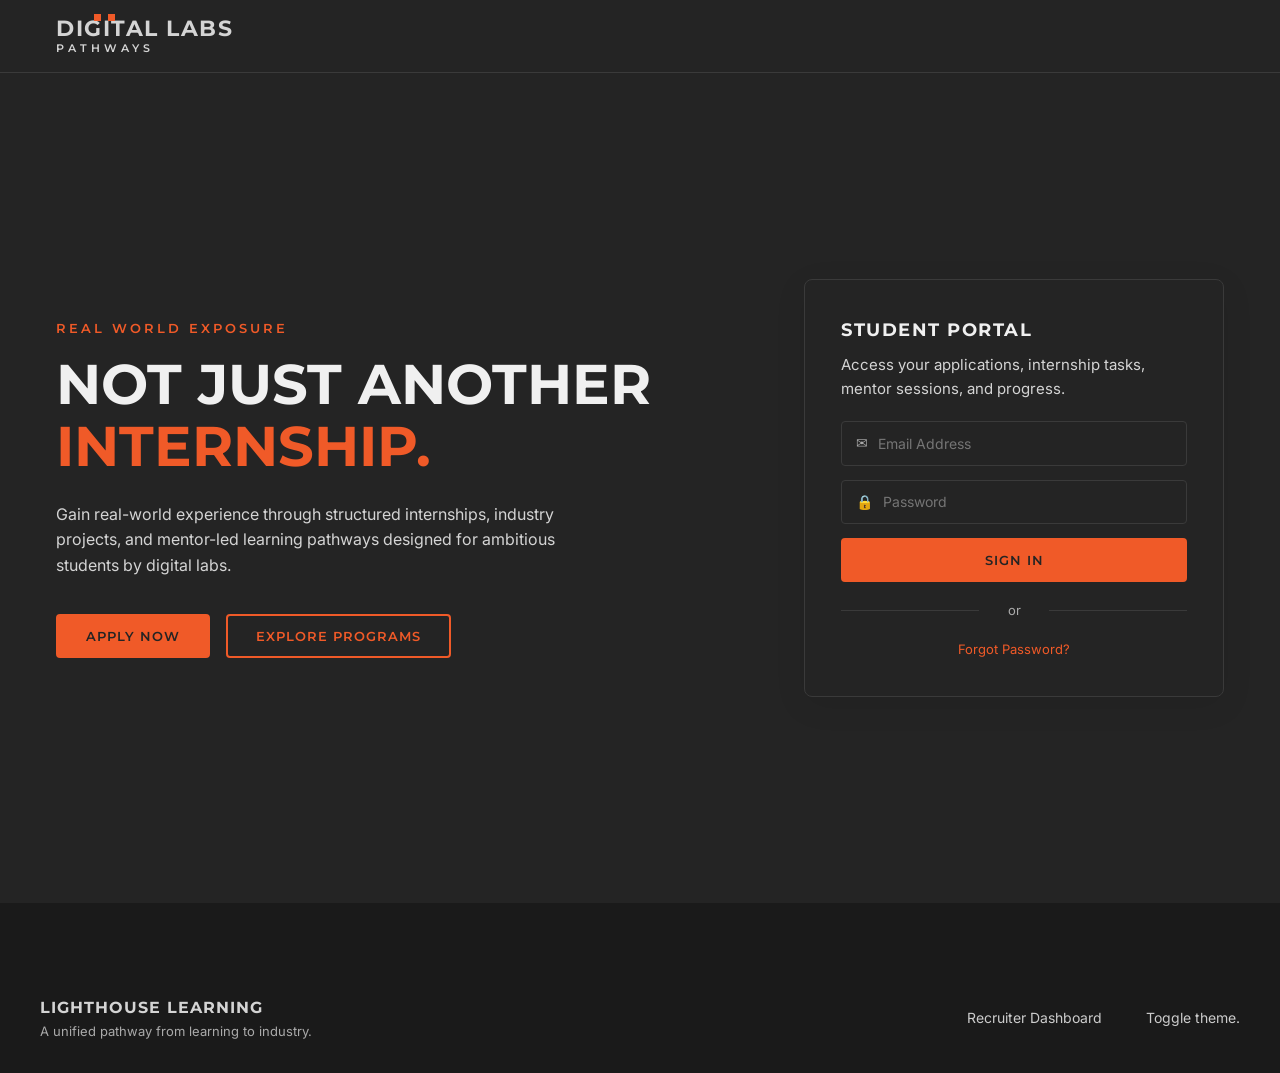
==== assets/index.html @ 8fd206f3 "Fixed API Key push error" ====
<!DOCTYPE html>
<html lang="en">
<head>
<meta charset="UTF-8" />
<meta name="viewport" content="width=device-width, initial-scale=1.0" />
<title>Digital Labs Pathways — Lighthouse Learning</title>
<link rel="preconnect" href="https://fonts.googleapis.com">
<link rel="preconnect" href="https://fonts.gstatic.com" crossorigin>
<link href="https://fonts.googleapis.com/css2?family=Inter:wght@400;500;600&family=Montserrat:wght@600;700&display=swap" rel="stylesheet">
<link rel="stylesheet" href="styles.css" />
</head>
<body data-theme="dark">

<!-- NAV -->
<nav class="topnav">
  <div class="brand">
    <span class="logo-text">DIGITAL LABS</span>
    <span class="logo-sub">PATHWAYS</span>
    <span class="dot dot1"></span>
    <span class="dot dot2"></span>
  </div>
  <ul class="nav-links hidden">
    <li><a href="#programs">Programs</a></li>
    <li><a href="#internships">Internships</a></li>
    <li><a href="#about">About Us</a></li>
    <li><a href="#resources">Resources</a></li>
  </ul>
  <button class="btn btn-primary btn-nav hidden" id="navLoginBtn">Login</button>
</nav>

<!-- HERO / LANDING -->
<section class="hero" id="screen-hero">
  <div class="hero-left">
    <p class="eyebrow">REAL WORLD EXPOSURE</p>
    <h1 class="hero-title">
      NOT JUST ANOTHER<br/>
      <span class="accent">INTERNSHIP.</span>
    </h1>
    <p class="hero-sub">
      Gain real-world experience through structured internships,
      industry projects, and mentor-led learning pathways
      designed for ambitious students by digital labs.
    </p>
    <div class="hero-cta">
      <button class="btn btn-primary" id="applyNowBtn">APPLY NOW</button>
      <button class="btn btn-outline" id="exploreBtn">EXPLORE PROGRAMS</button>
    </div>
  </div>
  <div class="hero-right">
    <div class="card portal-card">
      <h3>STUDENT PORTAL</h3>
      <p class="muted">Access your applications, internship tasks, mentor sessions, and progress.</p>
      <form id="portalForm" class="portal-form">
        <label class="input-wrap">
          <span class="icon">✉</span>
          <input type="email" id="portalEmail" placeholder="Email Address" required />
        </label>
        <label class="input-wrap">
          <span class="icon">🔒</span>
          <input type="password" id="portalPassword" placeholder="Password" required />
        </label>
        <button class="btn btn-primary btn-block" type="submit">SIGN IN</button>
        <div class="divider"><span>or</span></div>
        <a href="#" class="forgot">Forgot Password?</a>
      </form>
    </div>
  </div>
</section>

<!-- STEPPER WRAPPER -->
<section class="flow hidden" id="flow">
  <div class="flow-header">
    <div class="stepper" id="stepper">
      <div class="step active" data-step="1"><span>1</span><label>Profile</label></div>
      <div class="step" data-step="2"><span>2</span><label>GitHub</label></div>
      <div class="step" data-step="3"><span>3</span><label>Assessment</label></div>
      <div class="step" data-step="4"><span>4</span><label>Final Touch</label></div>
      <div class="step" data-step="5"><span>5</span><label>Summary</label></div>
    </div>
    <div class="save-indicator" id="saveIndicator">Auto-saved</div>
  </div>

  <!-- STEP 1 — PROFILE FORM -->
  <div class="screen active" id="screen-1">
    <div class="form-shell">
      <p class="q-label">Question 1 :</p>
      <h2 class="q-title">Who ARE YOU???</h2>

      <div class="form-grid">
        <div class="avatar-block">
          <div class="avatar" id="avatarPreview">
            <span>Insert your image</span>
          </div>
          <input type="file" id="avatarInput" accept="image/*" hidden />
          <button class="btn btn-outline btn-sm" id="avatarBtn">Upload Photo</button>
        </div>

        <div class="fields">
          <div class="field">
            <label>Full Name</label>
            <input type="text" id="full_name" placeholder="Jane Doe" required />
          </div>
          <div class="row">
            <div class="field">
              <label>Age</label>
              <input type="number" id="age" min="13" max="120" placeholder="22" />
            </div>
            <div class="field">
              <label>Gender</label>
              <select id="gender">
                <option value="">Select…</option>
                <option>Female</option>
                <option>Male</option>
                <option>Non-binary</option>
                <option>Prefer not to say</option>
              </select>
            </div>
          </div>
          <div class="field">
            <label>Email</label>
            <input type="email" id="email" placeholder="you@example.com" required />
          </div>
          <div class="field">
            <label>School / Institution</label>
            <input type="text" id="school" placeholder="University of …" />
          </div>
          <div class="row">
            <div class="field">
              <label>Mobile No.</label>
              <input type="tel" id="mobile" placeholder="+1 555 0100" />
            </div>
            <div class="field">
              <label>Target Role</label>
              <input type="text" id="target_role" placeholder="Frontend Engineer" required />
            </div>
          </div>
          <div class="field">
            <label>GitHub Link <span class="optional">*optional</span></label>
            <input type="url" id="github_link" placeholder="https://github.com/username" />
          </div>
          <div class="field">
            <label>Declared Skills <span class="optional">comma-separated</span></label>
            <input type="text" id="skills" placeholder="React, Node.js, TypeScript" />
          </div>
        </div>
      </div>

      <div class="nav-buttons">
        <button class="btn btn-ghost" id="back1">Previous</button>
        <button class="btn btn-primary" id="next1">Next →</button>
      </div>
    </div>
  </div>

  <!-- STEP 2 — GITHUB -->
  <div class="screen" id="screen-2">
    <div class="form-shell">
      <p class="q-label">Question 2 :</p>
      <h2 class="q-title">Show us your code.</h2>
      <p class="muted">We'll analyze your public repositories to enrich your profile. OAuth is optional but improves accuracy.</p>

      <div class="field">
        <label>GitHub Username</label>
        <input type="text" id="github_username" placeholder="octocat" />
      </div>
      <div class="field">
        <label>OAuth Token <span class="optional">*optional, never stored after analysis</span></label>
        <input type="password" id="oauth_token" placeholder="ghp_…" />
      </div>

      <div id="ghResult" class="gh-result hidden"></div>

      <div class="nav-buttons">
        <button class="btn btn-ghost" id="back2">← Previous</button>
        <div class="right-group">
          <button class="btn btn-outline" id="skipGh">Skip</button>
          <button class="btn btn-primary" id="analyzeGh">Analyze →</button>
        </div>
      </div>
    </div>
  </div>

  <!-- STEP 3 — ASSESSMENT -->
  <div class="screen" id="screen-3">
    <div class="form-shell">
      <p class="q-label">Question 3 :</p>
      <h2 class="q-title">Quick Assessment</h2>
      <p class="muted">Answer in your own words — there's no single correct response.</p>

      <div id="assessmentList"></div>

      <div class="nav-buttons">
        <button class="btn btn-ghost" id="back3">← Previous</button>
        <button class="btn btn-primary" id="next3">Next →</button>
      </div>
    </div>
  </div>

  <!-- STEP 4 — FINAL ADDITIONS -->
  <div class="screen" id="screen-4">
    <div class="form-shell">
      <p class="q-label">Final Step :</p>
      <h2 class="q-title">Anything else we should know?</h2>

      <div class="field">
        <label>Personal Note</label>
        <textarea id="personal_note" rows="5" placeholder="A short paragraph about what drives you…"></textarea>
      </div>
      <div class="field">
        <label>Portfolio Links <span class="optional">one URL per line</span></label>
        <textarea id="portfolio_links" rows="4" placeholder="https://yourportfolio.com&#10;https://dribbble.com/you"></textarea>
      </div>

      <div class="nav-buttons">
        <button class="btn btn-ghost" id="back4">← Previous</button>
        <button class="btn btn-primary" id="submitFinal">Submit Application →</button>
      </div>
    </div>
  </div>

  <!-- STEP 5 — SUMMARY -->
  <div class="screen" id="screen-5">
    <div class="form-shell summary">
      <div class="success-badge">✓</div>
      <h2 class="q-title">Application Submitted</h2>
      <p class="muted">Here's a snapshot of your profile. We'll be in touch via email.</p>

      <div id="summaryCard" class="summary-card"></div>

      <div class="nav-buttons centered">
        <button class="btn btn-outline" id="startOver">Start Over</button>
      </div>
    </div>
  </div>
</section>

<!-- TOAST -->
<div class="toast" id="toast"></div>

<footer class="footer">
  <div class="footer-inner">
    <div>
      <span class="logo-text small">LIGHTHOUSE LEARNING</span>
      <p class="muted small">A unified pathway from learning to industry.</p>
    </div>
    <div class="footer-links">
      <a href="/assets/recruiter.html" style="margin-right: 20px;">Recruiter Dashboard</a>
      <a onclick="toggleTheme()">Toggle theme.</a>
    </div>
  </div>
</footer>

<script src="app.js"></script>
</body>
</html>
---- assets/styles.css ----
:root {
  --beacon: #F05A28;
  --beacon-dark: #d44a1d;
  --charcoal: #555555;
  --slate: #333333;
  --gray: #F5F5F5;
  --white: #FFFFFF;
  --border: #e5e5e5;
  --shadow: 0 2px 12px rgba(0,0,0,0.06);
  --shadow-lg: 0 8px 32px rgba(0,0,0,0.08);
  --radius: 4px;
  --card-bg: #FFFFFF;    /* card backgrounds */
  --primary: #F05A28;    /* primary button color */
  --muted: #666666;      /* muted text */
}

[data-theme="dark"] {
  --beacon: #F05A28;
  --beacon-dark: #d44a1d;
  --beacon-light: #F69C7E;
  --charcoal: #d4d4d4;   /* primary text */
  --slate: #f0f0f0;      /* headings / bright text */

  --gray: #1a1a1a;       /* main background */
  --white: #242424;      /* cards, panels, surfaces */

  --border: #3a3a3a;     /* subtle borders */
  --card-bg: #242424;    /* card backgrounds */
  --primary: #F05A28;    /* primary button color */
  --muted: #999999;      /* muted text */
}

* { box-sizing: border-box; margin: 0; padding: 0; }

input,
select,
textarea {
    background: var(--white);
    color: var(--slate);
}

body {
    background: var(--gray) !important;
    min-height: 100vh;
}

body {
  font-family: 'Inter', -apple-system, sans-serif;
  font-size: 15px;
  line-height: 1.6;
  color: var(--slate);
  background: var(--gray);
}

.hidden { display: none !important; }

/* ---------- NAV ---------- */
.topnav {
  display: flex;
  align-items: center;
  justify-content: space-between;
  padding: 18px 56px;
  background: var(--white);
  border-bottom: 1px solid var(--border);
  position: sticky;
  top: 0;
  z-index: 100;
}
.brand {
  position: relative;
  display: flex;
  flex-direction: column;
  line-height: 1;
}
.logo-text {
  font-family: 'Montserrat', sans-serif;
  font-weight: 700;
  font-size: 22px;
  letter-spacing: 1.5px;
  color: var(--charcoal);
}
.logo-text.small { font-size: 16px; letter-spacing: 1px; }
.logo-sub {
  font-family: 'Montserrat', sans-serif;
  font-weight: 600;
  font-size: 11px;
  letter-spacing: 4px;
  color: var(--charcoal);
  margin-top: 3px;
}
.dot {
  position: absolute;
  width: 7px; height: 7px;
  background: var(--beacon);
  top: -4px;
}
.dot1 { left: 38px; }
.dot2 { left: 52px; }

.nav-links {
  display: flex;
  gap: 40px;
  list-style: none;
}
.nav-links a {
  text-decoration: none;
  color: var(--charcoal);
  font-weight: 500;
  font-size: 14px;
  padding: 6px 0;
  border-bottom: 2px solid transparent;
  transition: border-color 0.2s;
}
.nav-links a:hover { border-color: var(--beacon); }

/* ---------- BUTTONS ---------- */
.btn {
  font-family: 'Montserrat', sans-serif;
  font-weight: 600;
  font-size: 13px;
  letter-spacing: 1px;
  padding: 12px 28px;
  border-radius: var(--radius);
  border: 2px solid transparent;
  cursor: pointer;
  transition: all 0.2s;
  text-transform: uppercase;
}
.btn-primary {
  background: var(--beacon);
  color: var(--white);
  border-color: var(--beacon);
}
.btn-primary:hover { background: var(--beacon-dark); border-color: var(--beacon-dark); }
.btn-outline {
  background: transparent;
  color: var(--beacon);
  border-color: var(--beacon);
}
.btn-outline:hover { background: var(--beacon); color: var(--white); }
.btn-ghost {
  background: transparent;
  color: var(--charcoal);
  border-color: transparent;
}
.btn-ghost:hover { color: var(--beacon); }
.btn-block { width: 100%; }
.btn-sm { padding: 8px 18px; font-size: 11px; }
.btn-nav { padding: 10px 30px; }
.btn:disabled { opacity: 0.5; cursor: not-allowed; }

/* ---------- HERO ---------- */
.hero {
  display: grid;
  grid-template-columns: 1fr 420px;
  gap: 80px;
  padding: 80px 56px;
  background: var(--white);
  min-height: calc(100vh - 70px);
  align-items: center;
}
.eyebrow {
  font-family: 'Montserrat', sans-serif;
  font-weight: 600;
  font-size: 13px;
  letter-spacing: 3px;
  color: var(--beacon);
  margin-bottom: 16px;
}
.hero-title {
  font-family: 'Montserrat', sans-serif;
  font-weight: 700;
  font-size: 56px;
  line-height: 1.1;
  color: var(--slate);
  margin-bottom: 24px;
}
.hero-title .accent { color: var(--beacon); }
.hero-sub {
  font-size: 16px;
  color: var(--charcoal);
  max-width: 520px;
  margin-bottom: 36px;
}
.hero-cta { display: flex; gap: 16px; }

/* portal card */
.card {
  background: var(--white);
  border-radius: 8px;
  padding: 36px;
  box-shadow: var(--shadow-lg);
  border: 1px solid var(--border);
}
.portal-card h3 {
  font-family: 'Montserrat', sans-serif;
  font-size: 18px;
  letter-spacing: 1.5px;
  color: var(--slate);
  margin-bottom: 8px;
}
.portal-form { margin-top: 20px; }
.input-wrap {
  display: flex;
  align-items: center;
  border: 1px solid var(--border);
  border-radius: var(--radius);
  padding: 10px 14px;
  margin-bottom: 14px;
  background: var(--white);
}
.input-wrap .icon { color: #aaa; margin-right: 10px; font-size: 14px; }
.input-wrap input {
  border: none; outline: none; flex: 1; font-size: 14px;
  font-family: inherit;
}
.divider {
  text-align: center;
  margin: 18px 0;
  position: relative;
  color: #aaa;
  font-size: 13px;
}
.divider::before, .divider::after {
  content: "";
  position: absolute;
  top: 50%;
  width: 40%;
  height: 1px;
  background: var(--border);
}
.divider::before { left: 0; }
.divider::after { right: 0; }
.divider span { background: var(--white); padding: 0 12px; }
.forgot { display: block; text-align: center; color: var(--beacon); text-decoration: none; font-size: 13px; }
.forgot:hover { text-decoration: underline; }

/* ---------- FLOW ---------- */
.flow {
  max-width: 980px;
  margin: 0 auto;
  padding: 40px 24px 80px;
}
.flow-header {
  display: flex;
  align-items: center;
  justify-content: space-between;
  margin-bottom: 28px;
}
.stepper {
  display: flex;
  gap: 8px;
  flex: 1;
}
.step {
  display: flex;
  align-items: center;
  gap: 8px;
  padding: 8px 14px;
  border-radius: 20px;
  background: var(--white);
  border: 1px solid var(--border);
  font-size: 12px;
  color: var(--charcoal);
  transition: all 0.2s;
}
.step span {
  width: 22px; height: 22px;
  border-radius: 50%;
  background: var(--gray);
  display: inline-flex;
  align-items: center;
  justify-content: center;
  font-weight: 600;
  font-size: 11px;
}
.step.active {
  background: var(--beacon);
  color: var(--white);
  border-color: var(--beacon);
}
.step.active span { background: rgba(255,255,255,0.25); color: var(--white); }
.step.done span { background: var(--beacon); color: var(--white); }

.save-indicator {
  font-size: 12px;
  color: #999;
  opacity: 0;
  transition: opacity 0.3s;
}
.save-indicator.visible { opacity: 1; }
.save-indicator.saving { color: var(--beacon); }

/* form shell */
.screen { display: none; }
.screen.active { display: block; animation: fadeIn 0.3s; }
@keyframes fadeIn { from { opacity: 0; transform: translateY(8px); } to { opacity: 1; transform: translateY(0); } }

.form-shell {
  background: var(--white);
  border-radius: 8px;
  padding: 48px;
  box-shadow: var(--shadow);
}
.q-label {
  font-family: 'Montserrat', sans-serif;
  font-size: 13px;
  color: var(--beacon);
  letter-spacing: 2px;
  margin-bottom: 8px;
}
.q-title {
  font-family: 'Montserrat', sans-serif;
  font-weight: 700;
  font-size: 32px;
  color: var(--slate);
  margin-bottom: 8px;
}
.muted { color: var(--charcoal); }
.small { font-size: 13px; }

/* form grid (step 1) */
.form-grid {
  display: grid;
  grid-template-columns: 200px 1fr;
  gap: 40px;
  margin-top: 32px;
}
.avatar-block { display: flex; flex-direction: column; align-items: center; gap: 12px; }
.avatar {
  width: 180px;
  height: 180px;
  border: 2px dashed var(--border);
  border-radius: var(--radius);
  display: flex;
  align-items: center;
  justify-content: center;
  color: #aaa;
  font-size: 13px;
  background: var(--gray);
  overflow: hidden;
  cursor: pointer;
}
.avatar img { width: 100%; height: 100%; object-fit: cover; }

.fields { display: flex; flex-direction: column; gap: 16px; }
.field { display: flex; flex-direction: column; }
.field label {
  font-size: 13px;
  font-weight: 500;
  color: var(--charcoal);
  margin-bottom: 6px;
}
.field input, .field select, .field textarea {
  padding: 10px 14px;
  border: 1px solid var(--border);
  border-radius: var(--radius);
  font-family: inherit;
  font-size: 14px;
  background: var(--white);
  transition: border-color 0.2s;
  resize: vertical;
}
.field input:focus, .field select:focus, .field textarea:focus {
  outline: none;
  border-color: var(--beacon);
}
.row { display: grid; grid-template-columns: 1fr 1fr; gap: 16px; }
.optional { color: #999; font-weight: 400; font-size: 12px; margin-left: 4px; }

/* nav buttons */
.nav-buttons {
  display: flex;
  justify-content: space-between;
  align-items: center;
  margin-top: 36px;
  padding-top: 24px;
  border-top: 1px solid var(--border);
}
.nav-buttons.centered { justify-content: center; }
.right-group { display: flex; gap: 12px; }

/* github result */
.gh-result {
  margin-top: 24px;
  padding: 20px;
  background: var(--gray);
  border-radius: var(--radius);
  border-left: 3px solid var(--beacon);
  font-size: 14px;
}
.gh-result h4 { margin-bottom: 8px; color: var(--slate); }
.gh-result pre {
  background: var(--white);
  padding: 12px;
  border-radius: var(--radius);
  overflow-x: auto;
  font-size: 12px;
  margin-top: 8px;
}

/* assessment */
.q-block {
  background: var(--gray);
  padding: 20px;
  border-radius: var(--radius);
  margin-bottom: 16px;
  border-left: 3px solid var(--beacon);
}
.q-block .q-text {
  font-weight: 600;
  color: var(--slate);
  margin-bottom: 10px;
  font-size: 15px;
}
.q-block textarea {
  width: 100%;
  padding: 10px 14px;
  border: 1px solid var(--border);
  border-radius: var(--radius);
  font-family: inherit;
  font-size: 14px;
  resize: vertical;
}
.q-block .q-status {
  font-size: 12px;
  color: #999;
  margin-top: 6px;
}
.q-block .q-status.saved { color: #2a9d3f; }

/* MCQ Styles */
.mcq-options {
  display: flex;
  flex-direction: column;
  gap: 10px;
  margin: 16px 0;
}
.mcq-option {
  display: flex;
  align-items: flex-start;
  gap: 12px;
  padding: 14px 16px;
  background: var(--white);
  border: 2px solid var(--border);
  border-radius: var(--radius);
  cursor: pointer;
  transition: all 0.2s;
}
.mcq-option:hover {
  border-color: var(--beacon);
  background: var(--beacon-light);
}
.mcq-option input[type="radio"] {
  margin-top: 3px;
  accent-color: var(--beacon);
  width: 18px;
  height: 18px;
  flex-shrink: 0;
}
.mcq-option .opt-label {
  font-size: 14px;
  color: var(--slate);
  line-height: 1.5;
}
.mcq-option:has(input:checked) {
  border-color: var(--beacon);
  background: var(--beacon-dark);
}
.mcq-selected {
  font-size: 14px;
  color: var(--border);
  margin: 8px 0;
  padding: 8px 12px;
  background: var(--beacon-dark);
  border-radius: var(--radius);
  display: inline-block;
}

/* summary */
.summary { text-align: center; }
.success-badge {
  width: 64px; height: 64px;
  background: #2a9d3f;
  color: var(--white);
  border-radius: 50%;
  display: flex;
  align-items: center;
  justify-content: center;
  font-size: 32px;
  margin: 0 auto 20px;
}
.summary-card {
  text-align: left;
  background: var(--gray);
  padding: 28px;
  border-radius: var(--radius);
  margin: 24px 0;
}
.summary-card h4 {
  font-family: 'Montserrat', sans-serif;
  color: var(--beacon);
  font-size: 13px;
  letter-spacing: 1.5px;
  margin: 16px 0 6px;
}
.summary-card h4:first-child { margin-top: 0; }
.summary-card p, .summary-card li { font-size: 14px; color: var(--charcoal); }
.summary-card ul { list-style: none; padding-left: 0; }
.summary-card ul li { padding: 4px 0; }

/* toast */
.toast {
  position: fixed;
  bottom: 24px;
  right: 24px;
  background: var(--slate);
  color: var(--white);
  padding: 14px 20px;
  border-radius: var(--radius);
  font-size: 14px;
  box-shadow: var(--shadow-lg);
  opacity: 0;
  transform: translateY(20px);
  transition: all 0.3s;
  z-index: 1000;
  max-width: 360px;
}
.toast.visible { opacity: 1; transform: translateY(0); }
.toast.error { background: #c0392b; }
.toast.success { background: #2a9d3f; }

/* footer */
.footer {
  background: var(--gray);
  color: var(--white);
  padding: 32px 32px;
  margin-top: 60px;
}
.footer-inner {
  display: flex;
  justify-content: space-between;
  align-items: center;
  max-width: 1200px;
  margin: 0 auto;
}
.footer .muted { color: #aaa; }
.footer-links { display: flex; gap: 24px; }
.footer-links a { color: #ccc; text-decoration: none; font-size: 14px; }
.footer-links a:hover { color: var(--beacon); }

/* responsive */
/* =========================================
   MOBILE OVERFLOW / RESPONSIVE FIX PACK
   ========================================= */

@media screen and (max-width: 900px) {

    html,
    body {
        width: 100%;
        max-width: 100%;
        overflow-x: hidden;
    }

    * {
        max-width: 100%;
        box-sizing: border-box;
    }

    img,
    video,
    iframe,
    canvas,
    svg {
        max-width: 100%;
        height: auto;
    }

    /* NAVIGATION */

    .topnav {
        padding: 16px;
        flex-wrap: wrap;
        gap: 12px;
    }

    .nav-links {
        display: none;
    }

    .btn-nav {
        width: 100%;
    }

    /* HERO */

    .hero {
        display: flex;
        flex-direction: column;
        gap: 32px;
        padding: 24px 16px;
        min-height: auto;
        width: 100%;
        overflow: hidden;
    }

    .hero-title {
        font-size: clamp(2rem, 8vw, 36px);
        line-height: 1.15;
        word-break: break-word;
        overflow-wrap: break-word;
    }

    .hero-sub {
        max-width: 100%;
    }

    .hero-cta {
        flex-direction: column;
        width: 100%;
    }

    .hero-cta .btn {
        width: 100%;
    }

    /* CARDS */

    .card,
    .portal-card,
    .form-shell,
    .summary-card {
        width: 100%;
        padding: 20px;
        overflow: hidden;
    }

    /* FORM LAYOUT */

    .form-grid {
        display: flex;
        flex-direction: column;
        gap: 24px;
    }

    .fields {
        width: 100%;
    }

    .row {
        display: flex;
        flex-direction: column;
        gap: 16px;
    }

    .field input,
    .field textarea,
    .field select {
        width: 100%;
        min-width: 0;
    }

    /* AVATAR */

    .avatar-block {
        width: 100%;
    }

    .avatar {
        width: 140px;
        height: 140px;
        margin: 0 auto;
    }

    /* FLOW */

    .flow {
        width: 100%;
        padding: 20px 12px 60px;
    }

    .flow-header {
        flex-direction: column;
        align-items: stretch;
        gap: 16px;
    }

    /* STEPPER */

    .stepper {
        overflow-x: auto;
        overflow-y: hidden;
        padding-bottom: 8px;
        -webkit-overflow-scrolling: touch;
    }

    .step {
        flex-shrink: 0;
        white-space: nowrap;
    }

    /* BUTTONS */

    .nav-buttons {
        flex-direction: column;
        gap: 12px;
    }

    .right-group {
        width: 100%;
        flex-direction: column;
    }

    .nav-buttons .btn,
    .right-group .btn {
        width: 100%;
    }

    /* INPUT WRAPS */

    .input-wrap {
        width: 100%;
    }

    .input-wrap input {
        min-width: 0;
    }

    /* CODE BLOCKS */

    pre,
    code,
    .gh-result pre {
        max-width: 100%;
        overflow-x: auto;
        white-space: pre-wrap;
        word-break: break-word;
    }

    /* QUESTIONS */

    .q-block {
        padding: 16px;
    }

    .q-text {
        word-break: break-word;
    }

    /* MCQ */

    .mcq-option {
        width: 100%;
    }

    .opt-label {
        overflow-wrap: break-word;
    }

    /* TOAST */

    .toast {
        left: 12px;
        right: 12px;
        width: auto;
        max-width: none;
    }

    /* FOOTER */

    .footer {
        padding: 24px 16px;
    }

    .footer-inner {
        flex-direction: column;
        gap: 16px;
        text-align: center;
    }

    .footer-links {
        flex-wrap: wrap;
        justify-content: center;
    }

    /* FORCE ANY RANDOM ELEMENT
       TO NOT CAUSE OVERFLOW */

    div,
    section,
    article,
    main,
    aside,
    header,
    footer {
        max-width: 100%;
    }
}
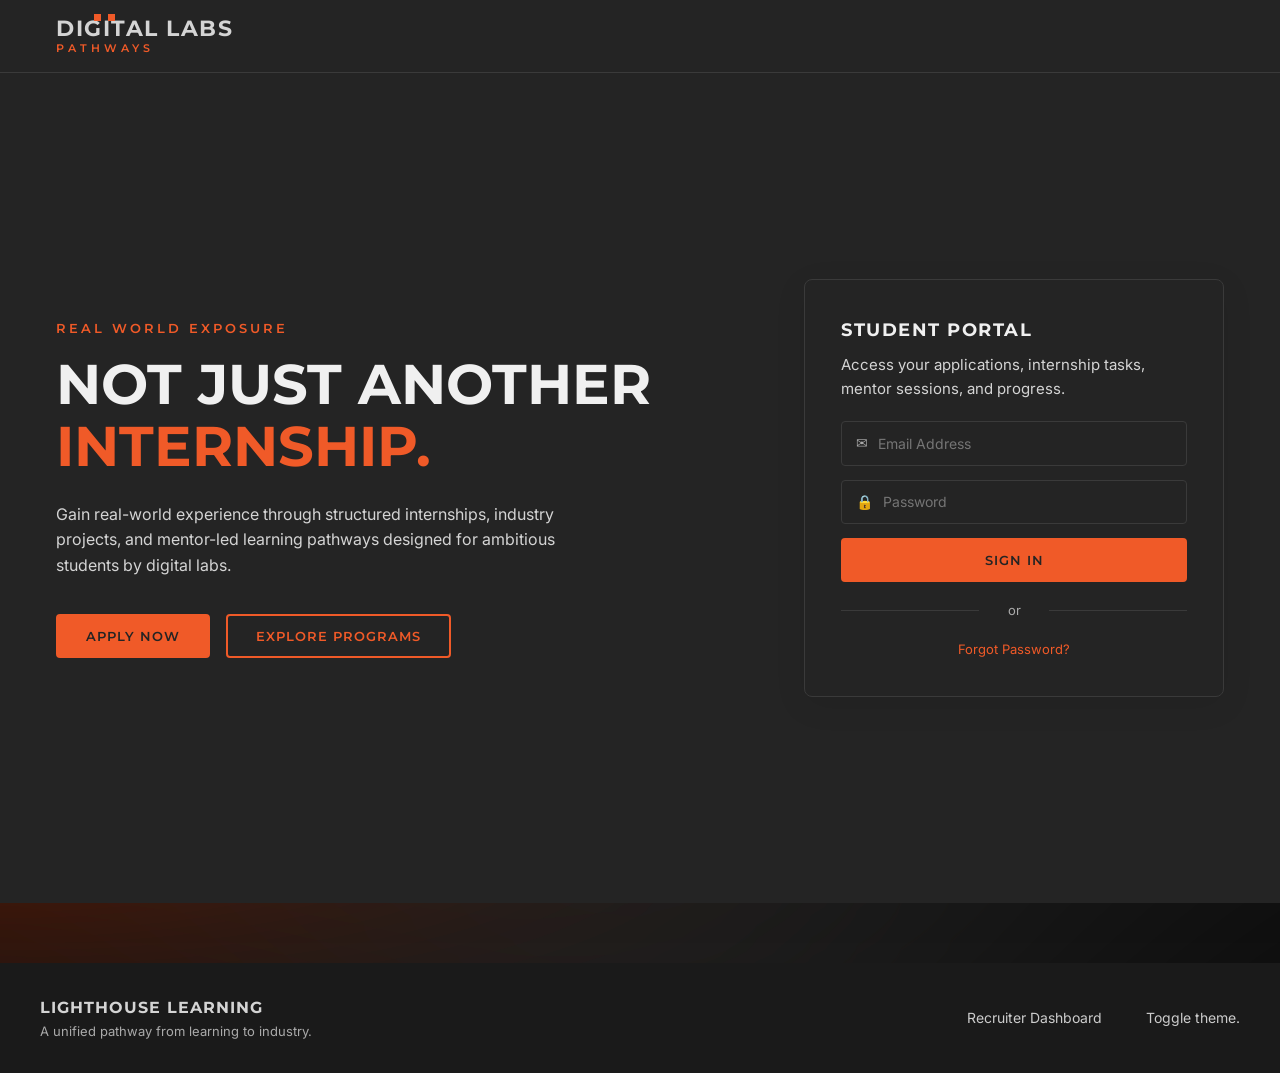
==== commit 84095385: "Edit styles.css for final touches" ====
--- a/assets/index.html
+++ b/assets/index.html
@@ -27,7 +27,7 @@
   </ul>
   <button class="btn btn-primary btn-nav hidden" id="navLoginBtn">Login</button>
 </nav>
-
+<div class="bg"></div>
 <!-- HERO / LANDING -->
 <section class="hero" id="screen-hero">
   <div class="hero-left">
--- a/assets/styles.css
+++ b/assets/styles.css
@@ -29,6 +29,36 @@
   --primary: #F05A28;    /* primary button color */
   --muted: #999999;      /* muted text */
 }
+body {
+    margin: 0;
+
+    background: black;
+}
+
+.bg {
+    position: fixed;
+    inset: -20%;
+    
+    background:
+        radial-gradient(circle at 20% 30%, var(--beacon) 0%, transparent 40%),
+        radial-gradient(circle at 80% 40%, var(--white) 0%, transparent 40%),
+        radial-gradient(circle at 50% 80%, var(--white) 0%, transparent 40%),
+        linear-gradient(135deg, #181818, #000);
+
+    filter: blur(120px) saturate(180%);
+    transform: scale(1.3);
+    z-index: -100;
+    animation: drift 25s ease-in-out infinite alternate;
+}
+
+@keyframes drift {
+    0% {
+        transform: scale(1.3) translate(-3%, -2%);
+    }
+    100% {
+        transform: scale(1.4) translate(3%, 2%);
+    }
+}
 
 * { box-sizing: border-box; margin: 0; padding: 0; }
 
@@ -85,7 +115,7 @@
   font-weight: 600;
   font-size: 11px;
   letter-spacing: 4px;
-  color: var(--charcoal);
+  color: var(--beacon);
   margin-top: 3px;
 }
 .dot {
